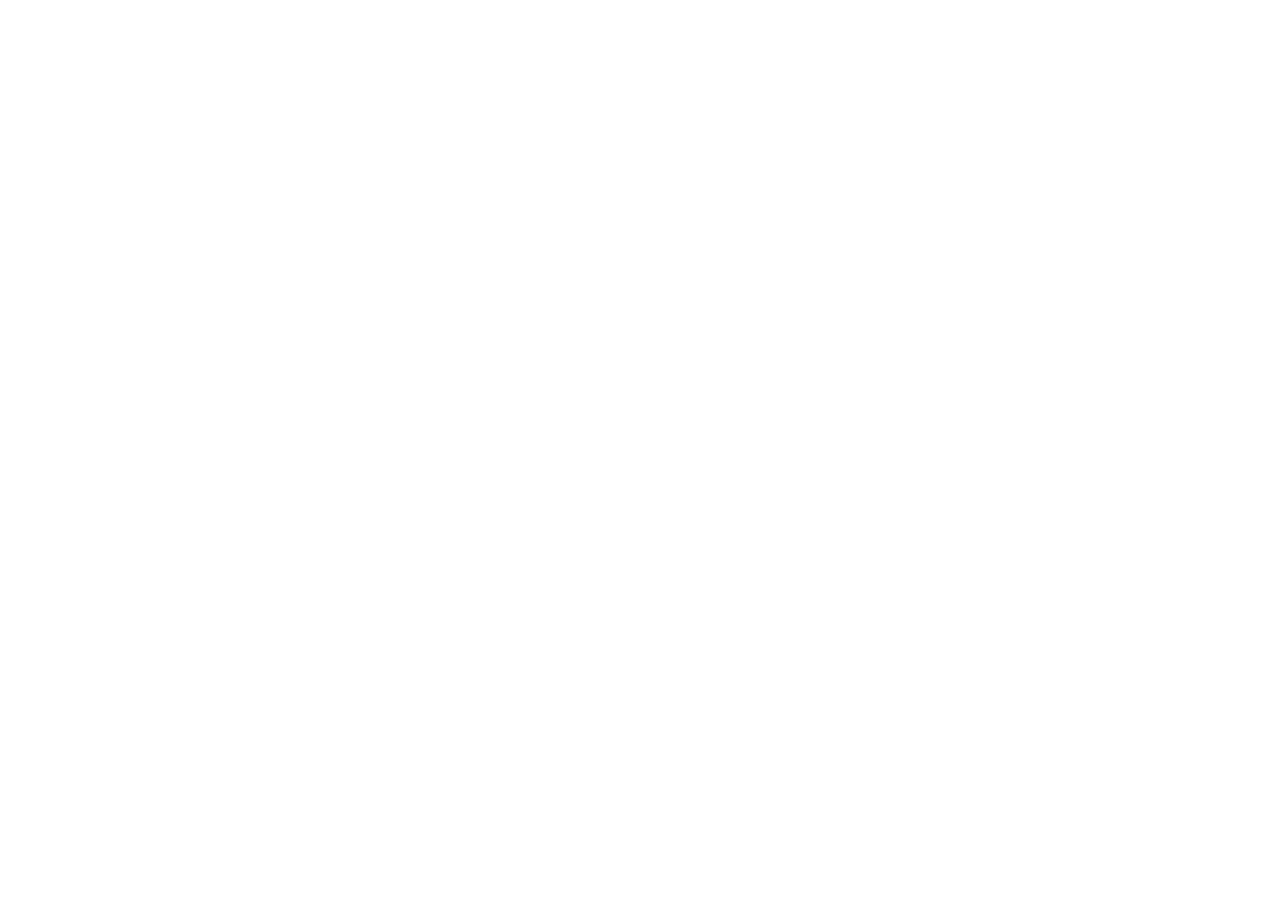
==== website/index.html @ 9218d102 "Add files via upload" ====
<!DOCTYPE html>
<html lang="en">
<head>
    <meta charset="UTF-8">
    <meta name="viewport" content="width=device-width, initial-scale=1.0">
    <title>Robotic Hand</title>
</head>
<body>
    
</body>
</html>
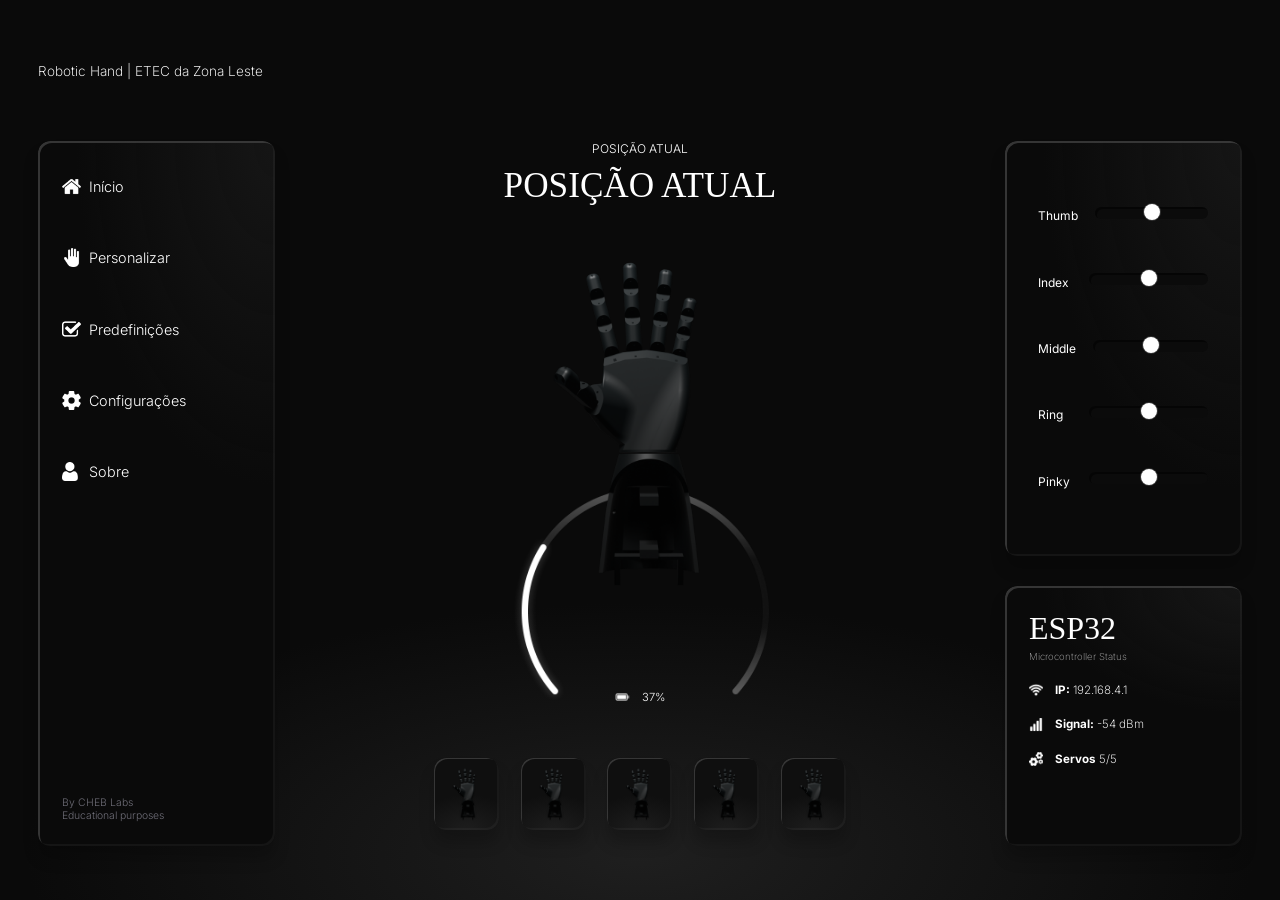
==== commit 2ba433d6: "Add files via upload" ====
--- a/website/index.html
+++ b/website/index.html
@@ -1,11 +1,122 @@
 <!DOCTYPE html>
 <html lang="en">
+
 <head>
     <meta charset="UTF-8">
     <meta name="viewport" content="width=device-width, initial-scale=1.0">
+    <link rel="stylesheet" href="_css/style.css">
     <title>Robotic Hand</title>
 </head>
+
 <body>
-    
+    <div class="cont-principal">
+        <div class="cont-header">
+            <p>Robotic Hand  |  ETEC da Zona Leste</p>
+        </div>
+
+        <div class="cont-esquerdo">
+            <div class="painel">
+                <div class="botoes">
+                    <button>
+                        <img src="_img/home.png" alt="">
+                        <p>Início</p>
+                    </button>
+
+                    <button>
+                        <img src="_img/palm-of-hand.png" alt="">
+                        <p>Personalizar</p>
+                    </button>
+
+                    <button>
+                        <img src="_img/check.png" alt="">
+                        <p>Predefinições</p>
+                    </button>
+
+                    <button>
+                        <img src="_img/settings.png" alt="">
+                        <p>Configurações</p>
+                    </button>
+
+                    <button>
+                        <img src="_img/user.png" alt="">
+                        <p>Sobre</p>
+                    </button>
+                </div>
+                <p class="rodape">By CHEB Labs <br> Educational purposes</p>
+            </div>
+        </div>
+
+        <div class="cont-central">
+            <div class="texto">
+                <h2>POSIÇÃO ATUAL</h2>
+                <h1>POSIÇÃO ATUAL</h1>
+            </div>
+
+            <div class="img">
+                <div class="medidor">
+                    <img src="_img/Elipse.png" alt="">
+                </div>
+                <div class="mao">
+                    <img src="_img/MaoAberta2.png" alt="">
+                </div>
+                <div class="porcentagem">
+                    <img src="_img/battery.png" alt="">
+                    <p>37%</p>
+                </div>
+            </div>
+
+        </div>
+
+        <div class="cont-botoes">
+            <div class="fnd-botao"><button><img src="_img/MaoAberta2.png" alt=""></button></div>
+            <div class="fnd-botao"><button><img src="_img/MaoAberta2.png" alt=""></button></div>
+            <div class="fnd-botao"><button><img src="_img/MaoAberta2.png" alt=""></button></div>
+            <div class="fnd-botao"><button><img src="_img/MaoAberta2.png" alt=""></button></div>
+            <div class="fnd-botao"><button><img src="_img/MaoAberta2.png" alt=""></button></div>
+        </div>
+
+        <div class="cont-direito1">
+            <div class="painel">
+                <div class="range">
+                    <p>Thumb</p>
+                    <input type="range" name="" id="" class="slider">
+                </div>
+                <div class="range">
+                    <p>Index</p>
+                    <input type="range" name="" id="" class="slider">
+                </div>
+                <div class="range">
+                    <p>Middle</p>
+                    <input type="range" name="" id="" class="slider">
+                </div>
+                <div class="range">
+                    <p>Ring</p>
+                    <input type="range" name="" id="" class="slider">
+                </div>
+                <div class="range">
+                    <p>Pinky</p>
+                    <input type="range" name="" id="" class="slider">
+                </div>
+            </div>
+        </div>
+
+        <div class="cont-direito2">
+            <div class="painel">
+                <h1>ESP32</h1>
+                <p style="font-size: 0.6em; font-weight: 200; color: #b5b5b5;">Microcontroller Status</p>
+                <div class="info" style="margin-top: 16px;">
+                    <img src="_img/wifi.png" alt=""><p><strong>IP:</strong> 192.168.4.1</p>
+                </div>
+                <div class="info">
+                    <img src="_img/signal-status.png" alt=""><p><strong>Signal:</strong> -54 dBm</p>
+                </div>
+                <div class="info">
+                    <img src="_img/gears.png" alt=""><p><Strong>Servos</Strong> 5/5</p>
+                </div>
+            </div>
+        </div>
+    </div>
+
 </body>
+
 </html>
--- a/website/_css/style.css
+++ b/website/_css/style.css
@@ -0,0 +1,345 @@
+@import url('https://fonts.googleapis.com/css2?family=Google+Sans+Flex:opsz,wght@1..144,1..1000&family=Inter:ital,opsz,wght@0,14..32,100..900;1,14..32,100..900&family=Poppins:ital,wght@0,100;0,200;0,300;0,400;0,500;0,600;0,700;0,800;0,900;1,100;1,200;1,300;1,400;1,500;1,600;1,700;1,800;1,900&family=Roboto:ital,wght@0,100..900;1,100..900&display=swap');
+
+* {
+    margin: 0;
+    padding: 0;
+    box-sizing: border-box;
+}
+
+html, body {
+    height: 100%;
+    overflow: hidden; 
+}
+
+body {
+    background-color: #0A0A0A;
+    background-image:
+        radial-gradient(ellipse 60% 35% at 50% 95%, rgba(33, 33, 33, 0.9) 0%, transparent 80%);
+    background-repeat: no-repeat;
+    background-attachment: fixed;
+    color: #fff;
+}
+
+h1, h2, p {
+    color: #FFFFFF;
+}
+
+.painel {
+    background:
+        radial-gradient(ellipse 120% 70% at 100% 0%, rgba(33, 33, 33, 0.5) 0%, transparent 70%),
+        #0A0A0A;
+    height: 100%;
+    width: 98.5%;
+    padding: 10%;
+    border-radius: 12px;
+    box-shadow:
+        inset 2px 2px 0 rgba(67, 67, 67, 0.75),  
+        inset -2px -2px 0 rgba(67, 67, 67, 0.2),
+        0px 13px 15px 0px rgba(0, 0, 0, 0.20);
+}
+
+.cont-principal {
+    display: grid;
+    grid-template-columns: repeat(5, 1fr);
+    grid-template-rows: repeat(6, 1fr);
+    gap: 0px;
+    height: 100vh;
+    height: 100dvh;
+    padding: 0 38px 54px 38px;
+}
+
+.cont-principal > * {
+    min-width: 0;
+    min-height: 0;
+}
+
+.cont-header {
+    grid-column: 1 / 6;
+    grid-row: 1;
+    display: flex;
+    align-items: center;
+}
+
+.cont-header p {
+    font-family: Inter;
+    font-size: 0.85em;
+    font-weight: 250;
+}
+
+.cont-esquerdo {
+    grid-column: 1;
+    grid-row: 2 / 7;
+}
+
+.cont-esquerdo .painel {
+    display: flex;
+    flex-direction: column;
+    justify-content: space-between;
+    padding-top: 15%;
+}
+
+.cont-esquerdo .painel .rodape {
+    font-family: Inter;
+    font-size: 0.65em;
+    color: #D2D0E4;
+    font-weight: 300;
+    opacity: 50%;
+}
+
+.cont-esquerdo .botoes {
+    width: 100%;
+    height: 100%;
+    display: flex;
+    flex-direction: column;
+    gap: 8.5%;
+}
+
+.cont-esquerdo button {
+    display: flex;
+    background-color: transparent;
+    border: none;
+    align-items: center;
+    width: 70%;
+    gap: 6%;
+    font-family: Inter;
+    font-size: 0.9em;
+    font-weight: 300;
+    cursor: pointer;
+}
+
+.cont-esquerdo button img{
+    height: 1.3em;
+    width: auto;
+    max-width: none;
+}
+
+.cont-central {
+    grid-column: 2 / 5;
+    grid-row: 2 / 6;
+    display: flex;
+    flex-direction: column;
+    align-items: center;
+    justify-content: center;
+    overflow: hidden;
+}
+
+.cont-central .texto {
+    flex: 0 0 auto;
+    width: 100%;
+    text-align: center;
+    justify-content: center;
+    align-items: center;
+    flex-direction: column;
+    display: flex;
+    gap: 10px;
+}
+
+.cont-central .texto h1 {
+    font-family: Google Sans Flex;
+    font-weight: 475;
+    font-size: 2.2em;
+}
+
+.cont-central .texto h2 {
+    font-family: Inter;
+    font-size: 0.75em;
+    font-weight: 300;
+}
+
+.cont-central .img {
+    flex: 1;  
+    min-height: 0;
+    width: 100%;
+    display: flex;
+    flex-direction: column;
+    align-items: center;
+    justify-items: bottom;
+    position: relative;
+}
+
+.cont-central img {
+    max-height: 100%;
+    max-width: 100%;
+    object-fit: cover;
+}
+
+.cont-central .mao {
+    position: relative;
+    z-index: 1;
+    padding-bottom: 3%;
+    height: 103%;
+    margin: 0 auto;
+}
+
+.cont-central .medidor {
+    position: absolute;
+    left: 50%;
+    bottom: 0;           
+    top: auto;     
+    transform: translateX(-50%);
+    height: 43.5%;
+    width: auto;          
+    max-width: 100%;
+    object-fit: contain;
+    object-position: center bottom;
+    z-index: 0;
+}
+
+.cont-central .porcentagem {
+    position: absolute;
+    left: 50%;
+    top: 97%;              
+    transform: translateX(-50%);
+    z-index: 2;                
+    display: flex;
+    align-items: center;
+    justify-content: center;
+    gap: 32%;
+}
+.cont-central .porcentagem img {
+    height: 0.9em;        
+    width: auto;
+    max-width: none;       
+}
+
+.cont-central .porcentagem p {
+    font-family: Inter;
+    font-size: 0.7em;
+    font-weight: 300;
+}
+
+.cont-botoes {
+    grid-column: 2 / 5;
+    grid-row: 6;
+    padding-top: 5%;
+    display: flex;
+    justify-content: center;
+    align-items: center;
+    gap: 3%;
+}
+
+.fnd-botao {
+    background:
+        radial-gradient(ellipse 120% 70% at 50% 100%, rgba(33, 33, 33, 0.8) 0%, transparent 70%),
+        #0F0F0F;
+    height: 72px;
+    width: 9%;
+    border-radius: 12px;
+    display: flex;
+    box-shadow:
+        inset 2px 2px 0 -1px rgba(67, 67, 67, 0.75), 
+        inset -2px -2px 0 rgba(67, 67, 67, 0.2), 
+        0px 13px 15px 0px rgba(0, 0, 0, 0.20);
+}
+
+.fnd-botao button {
+    width: 100%;
+    height: 100%;
+    background-color: transparent;
+    border: none;
+    cursor: pointer;
+
+}
+
+.fnd-botao button img {
+    width: 90%;
+    height: 90%;
+    object-fit: cover;
+
+}
+
+.cont-direito1 {
+    grid-column: 5;
+    grid-row: 2 / 5;
+    margin-bottom: 8px;
+    display: flex;
+    justify-content: right;
+}
+
+.cont-direito1 .painel {
+    display: flex;
+    flex-direction: column;
+    gap: 14%;
+    justify-content: center;
+    align-items: center;
+        background:
+        radial-gradient(ellipse 120% 120% at 100% 0%, rgba(33, 33, 33, 0.5) 0%, transparent 70%),
+        #0A0A0A;
+}
+
+.range {
+    display: flex;
+    gap: 10%;
+    justify-content: space-between;
+    width: 90%;
+}
+
+.range p {
+    font-family: Inter;
+    font-size: 0.75em;
+
+}
+
+.slider {
+    -webkit-appearance: none;
+    appearance: none;
+    width: 70%;
+    height: 9px;
+    background: transparent;  
+    cursor: pointer;
+}
+
+.slider::-webkit-slider-runnable-track {
+    height: 12px;
+    border-radius: 10px;
+    background: #0B0B0B;
+    box-shadow: inset 2px 2px 0 rgba(0, 0, 0, 0.5);
+}
+
+.slider::-webkit-slider-thumb {
+    -webkit-appearance: none;
+    appearance: none;
+    width: 16px;
+    height: 16px;
+    margin-top: -3px;         
+    border-radius: 50%;
+    background: #FFFFFF;
+    box-shadow: 0 0 0 1px rgba(67, 67, 67, 0.75);
+}
+
+.cont-direito2 {
+    margin-top: 22px;
+    grid-column: 5;
+    grid-row: 5 / 7;
+    display: flex;
+    justify-content: right;
+}
+
+.cont-direito2 .painel {
+    display: flex;
+    flex-direction: column;
+    gap: 2%;
+}
+
+.cont-direito2 h1{
+    font-family: Google Sans Flex;
+    font-weight: 475;
+}
+
+.cont-direito2 p {
+    font-family: Inter;
+    font-size: 0.725em;
+    font-weight: 250;
+}
+
+.cont-direito2 .info {
+    display: flex;
+    gap: 6%;
+    margin-top: 16px;
+}
+
+.cont-direito2 .info img {
+    height: 0.9em;
+    width: auto;
+
+}
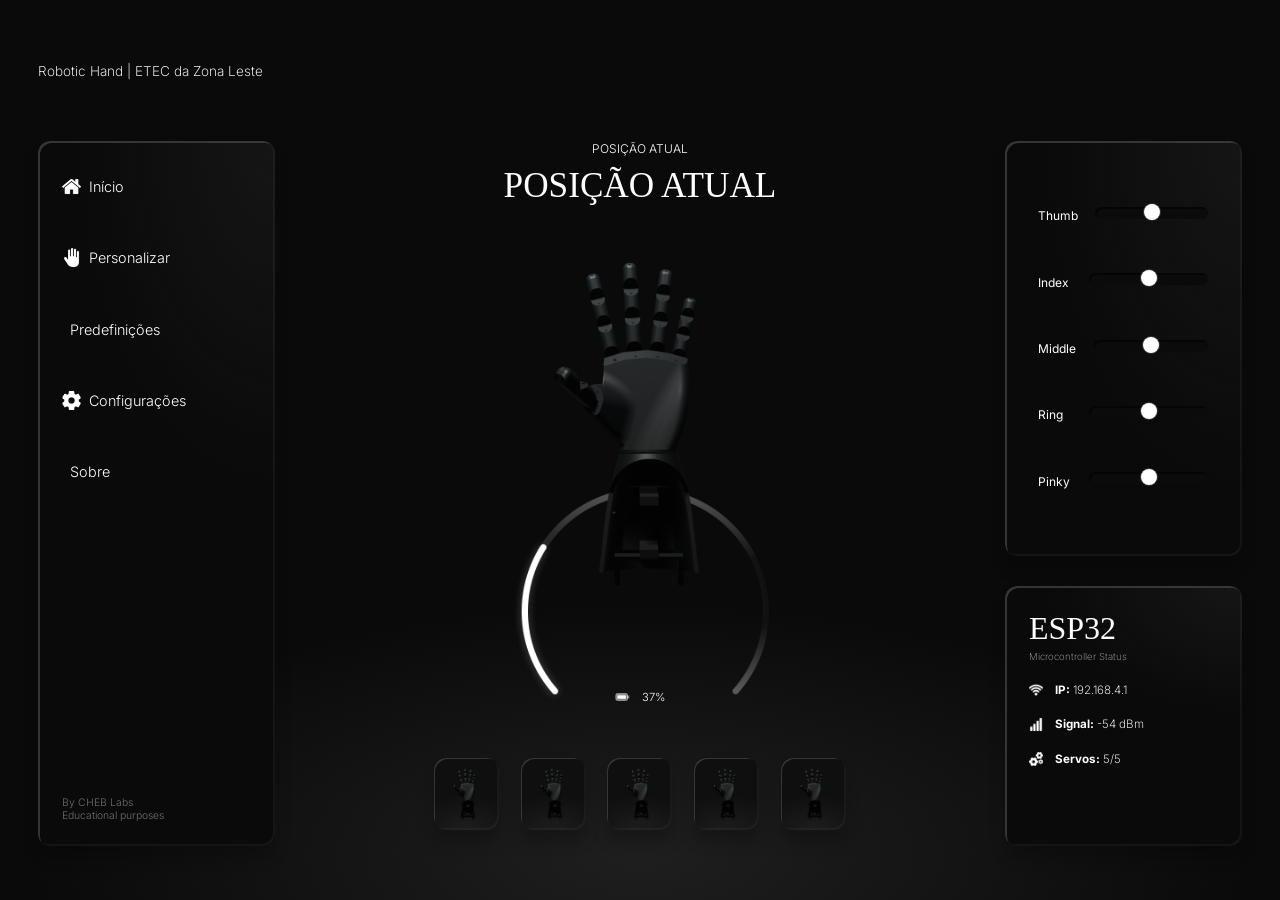
==== commit 42464dbe: "Add files via upload" ====
--- a/website/index.html
+++ b/website/index.html
@@ -28,7 +28,7 @@
                     </button>
 
                     <button>
-                        <img src="_img/check.png" alt="">
+                        <img src="_img/volume-adjustment.png" alt="">
                         <p>Predefinições</p>
                     </button>
 
@@ -38,7 +38,7 @@
                     </button>
 
                     <button>
-                        <img src="_img/user.png" alt="">
+                        <img src="_img/info.png" alt="">
                         <p>Sobre</p>
                     </button>
                 </div>
@@ -111,7 +111,7 @@
                     <img src="_img/signal-status.png" alt=""><p><strong>Signal:</strong> -54 dBm</p>
                 </div>
                 <div class="info">
-                    <img src="_img/gears.png" alt=""><p><Strong>Servos</Strong> 5/5</p>
+                    <img src="_img/gears.png" alt=""><p><Strong>Servos:</Strong> 5/5</p>
                 </div>
             </div>
         </div>
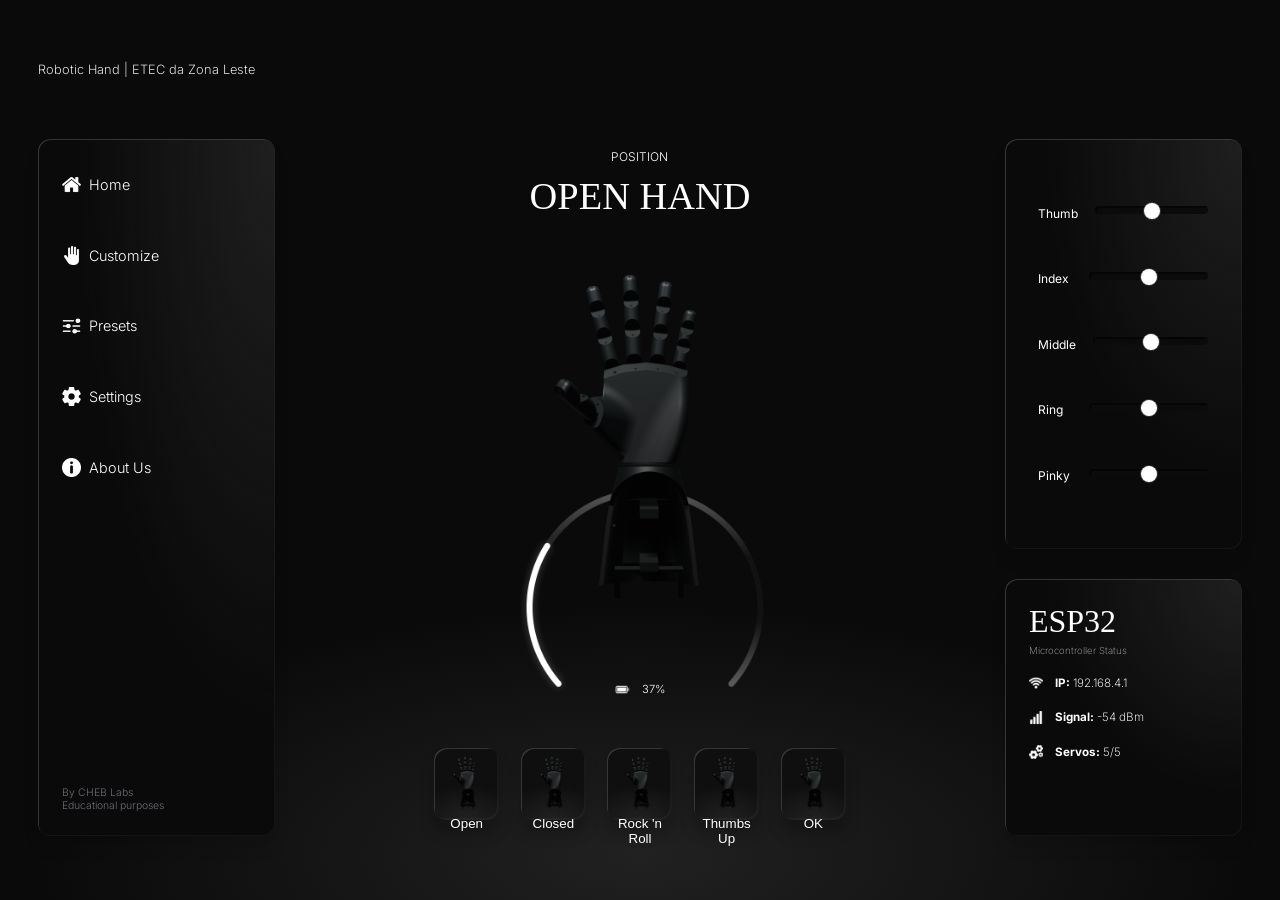
==== commit b794bedf: "Add files via upload" ====
--- a/website/index.html
+++ b/website/index.html
@@ -5,6 +5,7 @@
     <meta charset="UTF-8">
     <meta name="viewport" content="width=device-width, initial-scale=1.0">
     <link rel="stylesheet" href="_css/style.css">
+    <link rel="shortcut icon" href="_img/hand.png" type="image/x-icon">
     <title>Robotic Hand</title>
 </head>
 
@@ -19,27 +20,27 @@
                 <div class="botoes">
                     <button>
                         <img src="_img/home.png" alt="">
-                        <p>Início</p>
+                        <p>Home</p>
                     </button>
 
                     <button>
                         <img src="_img/palm-of-hand.png" alt="">
-                        <p>Personalizar</p>
+                        <p>Customize</p>
                     </button>
 
                     <button>
                         <img src="_img/volume-adjustment.png" alt="">
-                        <p>Predefinições</p>
+                        <p>Presets</p>
                     </button>
 
                     <button>
                         <img src="_img/settings.png" alt="">
-                        <p>Configurações</p>
+                        <p>Settings</p>
                     </button>
 
                     <button>
                         <img src="_img/info.png" alt="">
-                        <p>Sobre</p>
+                        <p>About Us</p>
                     </button>
                 </div>
                 <p class="rodape">By CHEB Labs <br> Educational purposes</p>
@@ -48,8 +49,8 @@
 
         <div class="cont-central">
             <div class="texto">
-                <h2>POSIÇÃO ATUAL</h2>
-                <h1>POSIÇÃO ATUAL</h1>
+                <h2>POSITION</h2>
+                <h1>OPEN HAND</h1>
             </div>
 
             <div class="img">
@@ -68,34 +69,34 @@
         </div>
 
         <div class="cont-botoes">
-            <div class="fnd-botao"><button><img src="_img/MaoAberta2.png" alt=""></button></div>
-            <div class="fnd-botao"><button><img src="_img/MaoAberta2.png" alt=""></button></div>
-            <div class="fnd-botao"><button><img src="_img/MaoAberta2.png" alt=""></button></div>
-            <div class="fnd-botao"><button><img src="_img/MaoAberta2.png" alt=""></button></div>
-            <div class="fnd-botao"><button><img src="_img/MaoAberta2.png" alt=""></button></div>
+            <div class="fnd-botao"><button data-dedo="0"><img src="_img/MaoAberta2.png" alt=""><p>Open</p></button></div>
+            <div class="fnd-botao"><button data-dedo="1"><img src="_img/MaoAberta2.png" alt=""><p>Closed</p></button></div>
+            <div class="fnd-botao"><button data-dedo="2"><img src="_img/MaoAberta2.png" alt=""><p>Rock 'n Roll</p></button></div>
+            <div class="fnd-botao"><button data-dedo="3"><img src="_img/MaoAberta2.png" alt=""><p>Thumbs Up</p></button></div>
+            <div class="fnd-botao"><button data-dedo="4"><img src="_img/MaoAberta2.png" alt=""><p>OK</p></button></div>
         </div>
 
         <div class="cont-direito1">
             <div class="painel">
                 <div class="range">
                     <p>Thumb</p>
-                    <input type="range" name="" id="" class="slider">
+                    <input type="range" name="" id="slider-0" class="slider" data-dedo="0">
                 </div>
                 <div class="range">
                     <p>Index</p>
-                    <input type="range" name="" id="" class="slider">
+                    <input type="range" name="" id="slider-1" class="slider" data-dedo="1">
                 </div>
                 <div class="range">
                     <p>Middle</p>
-                    <input type="range" name="" id="" class="slider">
+                    <input type="range" name="" id="slider-2" class="slider" data-dedo="2">
                 </div>
                 <div class="range">
                     <p>Ring</p>
-                    <input type="range" name="" id="" class="slider">
+                    <input type="range" name="" id="slider-3" class="slider" data-dedo="3">
                 </div>
                 <div class="range">
                     <p>Pinky</p>
-                    <input type="range" name="" id="" class="slider">
+                    <input type="range" name="" id="slider-4" class="slider" data-dedo="4">
                 </div>
             </div>
         </div>
@@ -117,6 +118,7 @@
         </div>
     </div>
 
+    <script src="_js/script.js"></script>
 </body>
 
 </html>
--- a/website/_css/style.css
+++ b/website/_css/style.css
@@ -14,7 +14,7 @@
 body {
     background-color: #0A0A0A;
     background-image:
-        radial-gradient(ellipse 60% 35% at 50% 95%, rgba(33, 33, 33, 0.9) 0%, transparent 80%);
+        radial-gradient(ellipse 60% 35% at 50% 95%, rgba(33, 33, 33, 1) 0%, transparent 80%);
     background-repeat: no-repeat;
     background-attachment: fixed;
     color: #fff;
@@ -26,16 +26,16 @@
 
 .painel {
     background:
-        radial-gradient(ellipse 120% 70% at 100% 0%, rgba(33, 33, 33, 0.5) 0%, transparent 70%),
+        radial-gradient(ellipse 120% 120% at 100% 0%, rgba(33, 33, 33, 0.9) 0%, transparent 70%),
         #0A0A0A;
     height: 100%;
     width: 98.5%;
     padding: 10%;
     border-radius: 12px;
     box-shadow:
-        inset 2px 2px 0 rgba(67, 67, 67, 0.75),  
-        inset -2px -2px 0 rgba(67, 67, 67, 0.2),
-        0px 13px 15px 0px rgba(0, 0, 0, 0.20);
+        inset 1px 1px 0 rgba(67, 67, 67, 0.75),  
+        inset -1px -1px 0 rgba(67, 67, 67, 0.2),
+        0px 13px 15px 0px rgba(0, 0, 0, 0.1);
 }
 
 .cont-principal {
@@ -45,7 +45,7 @@
     gap: 0px;
     height: 100vh;
     height: 100dvh;
-    padding: 0 38px 54px 38px;
+    padding: 0 38px 64px 38px;
 }
 
 .cont-principal > * {
@@ -62,7 +62,7 @@
 
 .cont-header p {
     font-family: Inter;
-    font-size: 0.85em;
+    font-size: 0.8em;
     font-weight: 250;
 }
 
@@ -132,12 +132,13 @@
     flex-direction: column;
     display: flex;
     gap: 10px;
+    margin-top: 10px;
 }
 
 .cont-central .texto h1 {
     font-family: Google Sans Flex;
     font-weight: 475;
-    font-size: 2.2em;
+    font-size: 2.4em;
 }
 
 .cont-central .texto h2 {
@@ -220,7 +221,7 @@
 
 .fnd-botao {
     background:
-        radial-gradient(ellipse 120% 70% at 50% 100%, rgba(33, 33, 33, 0.8) 0%, transparent 70%),
+        radial-gradient(ellipse 120% 70% at 50% 100%, rgba(33, 33, 33, 1) 0%, transparent 70%),
         #0F0F0F;
     height: 72px;
     width: 9%;
@@ -263,7 +264,7 @@
     justify-content: center;
     align-items: center;
         background:
-        radial-gradient(ellipse 120% 120% at 100% 0%, rgba(33, 33, 33, 0.5) 0%, transparent 70%),
+        radial-gradient(ellipse 120% 120% at 100% 0%, rgba(33, 33, 33, 0.9) 0%, transparent 70%),
         #0A0A0A;
 }
 
@@ -290,7 +291,7 @@
 }
 
 .slider::-webkit-slider-runnable-track {
-    height: 12px;
+    height: 8px;
     border-radius: 10px;
     background: #0B0B0B;
     box-shadow: inset 2px 2px 0 rgba(0, 0, 0, 0.5);
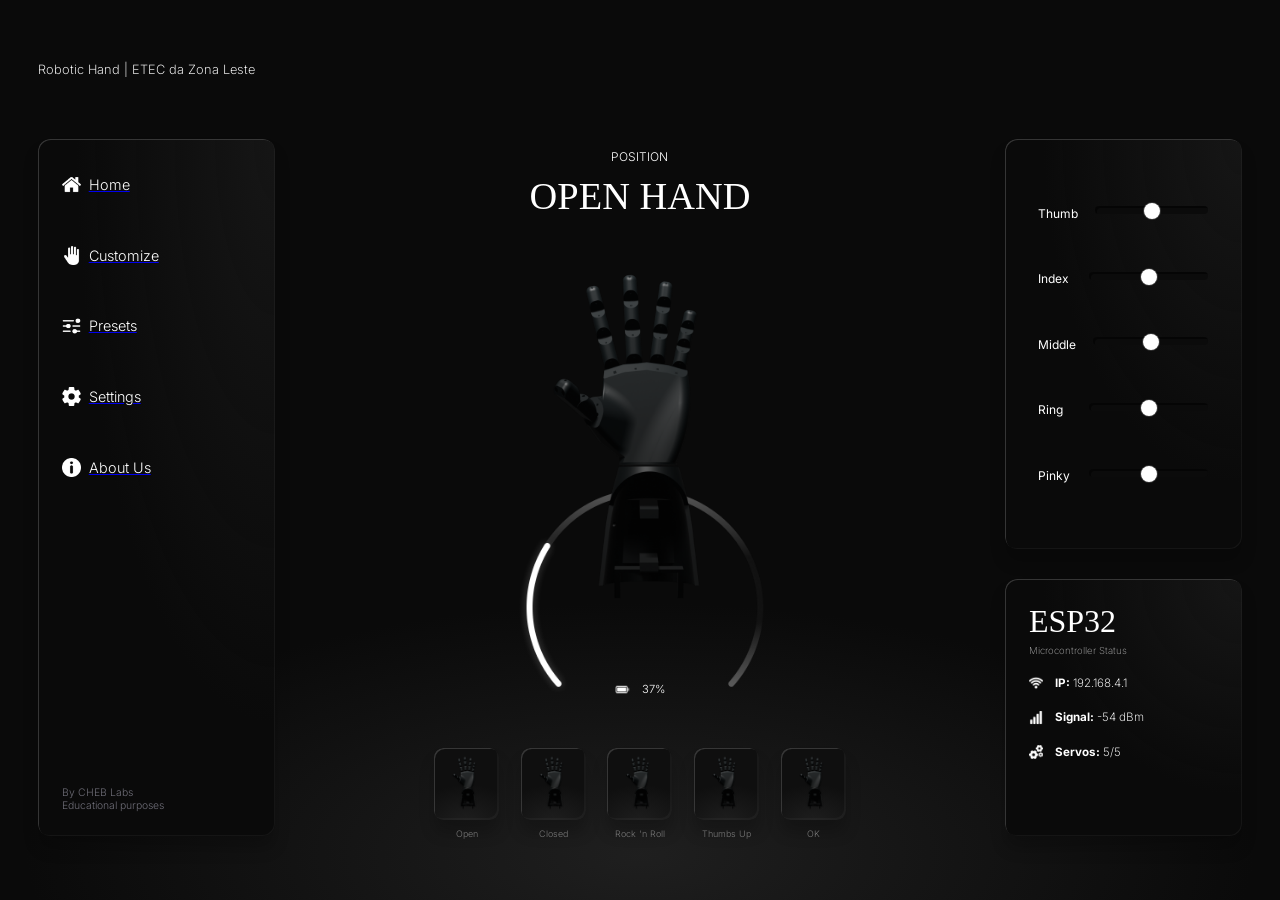
==== commit 9b3759cf: "Add files via upload" ====
--- a/website/index.html
+++ b/website/index.html
@@ -20,27 +20,27 @@
                 <div class="botoes">
                     <button>
                         <img src="_img/home.png" alt="">
-                        <p>Home</p>
+                        <a href="index.html"><p>Home</p></a>
                     </button>
 
                     <button>
                         <img src="_img/palm-of-hand.png" alt="">
-                        <p>Customize</p>
+                        <a href="customize.html" target="_blank"><p>Customize</p></a>
                     </button>
 
                     <button>
                         <img src="_img/volume-adjustment.png" alt="">
-                        <p>Presets</p>
+                        <a href="presets.html" target="_blank"><p>Presets</p></a>
                     </button>
 
                     <button>
                         <img src="_img/settings.png" alt="">
-                        <p>Settings</p>
+                        <a href="settings.html" target="_blank"><p>Settings</p></a>
                     </button>
 
                     <button>
                         <img src="_img/info.png" alt="">
-                        <p>About Us</p>
+                        <a href="about.html" target="_blank"><p>About Us</p></a>
                     </button>
                 </div>
                 <p class="rodape">By CHEB Labs <br> Educational purposes</p>
--- a/website/_css/style.css
+++ b/website/_css/style.css
@@ -14,7 +14,7 @@
 body {
     background-color: #0A0A0A;
     background-image:
-        radial-gradient(ellipse 60% 35% at 50% 95%, rgba(33, 33, 33, 1) 0%, transparent 80%);
+        radial-gradient(ellipse 60% 35% at 50% 95%, rgba(33, 33, 33, 0.9) 0%, transparent 80%);
     background-repeat: no-repeat;
     background-attachment: fixed;
     color: #fff;
@@ -26,7 +26,7 @@
 
 .painel {
     background:
-        radial-gradient(ellipse 120% 120% at 100% 0%, rgba(33, 33, 33, 0.9) 0%, transparent 70%),
+        radial-gradient(ellipse 120% 120% at 100% 0%, rgba(33, 33, 33, 0.5) 0%, transparent 70%),
         #0A0A0A;
     height: 100%;
     width: 98.5%;
@@ -35,7 +35,7 @@
     box-shadow:
         inset 1px 1px 0 rgba(67, 67, 67, 0.75),  
         inset -1px -1px 0 rgba(67, 67, 67, 0.2),
-        0px 13px 15px 0px rgba(0, 0, 0, 0.1);
+        0px 13px 15px 0px rgba(0, 0, 0, 0.20);
 }
 
 .cont-principal {
@@ -168,7 +168,7 @@
     position: relative;
     z-index: 1;
     padding-bottom: 3%;
-    height: 103%;
+    height: 107%;
     margin: 0 auto;
 }
 
@@ -221,11 +221,11 @@
 
 .fnd-botao {
     background:
-        radial-gradient(ellipse 120% 70% at 50% 100%, rgba(33, 33, 33, 1) 0%, transparent 70%),
+        radial-gradient(ellipse 120% 70% at 50% 100%, rgba(33, 33, 33, 0.8) 0%, transparent 70%),
         #0F0F0F;
     height: 72px;
     width: 9%;
-    border-radius: 12px;
+    border-radius: 9px;
     display: flex;
     box-shadow:
         inset 2px 2px 0 -1px rgba(67, 67, 67, 0.75), 
@@ -246,7 +246,14 @@
     width: 90%;
     height: 90%;
     object-fit: cover;
-
+}
+
+.fnd-botao button p {
+    font-family: Inter;
+    color: #787878;
+    font-size: 0.67em;
+    margin-top: 12px;
+    font-weight: 300;
 }
 
 .cont-direito1 {
@@ -264,7 +271,7 @@
     justify-content: center;
     align-items: center;
         background:
-        radial-gradient(ellipse 120% 120% at 100% 0%, rgba(33, 33, 33, 0.9) 0%, transparent 70%),
+        radial-gradient(ellipse 120% 120% at 100% 0%, rgba(33, 33, 33, 0.5) 0%, transparent 70%),
         #0A0A0A;
 }
 
